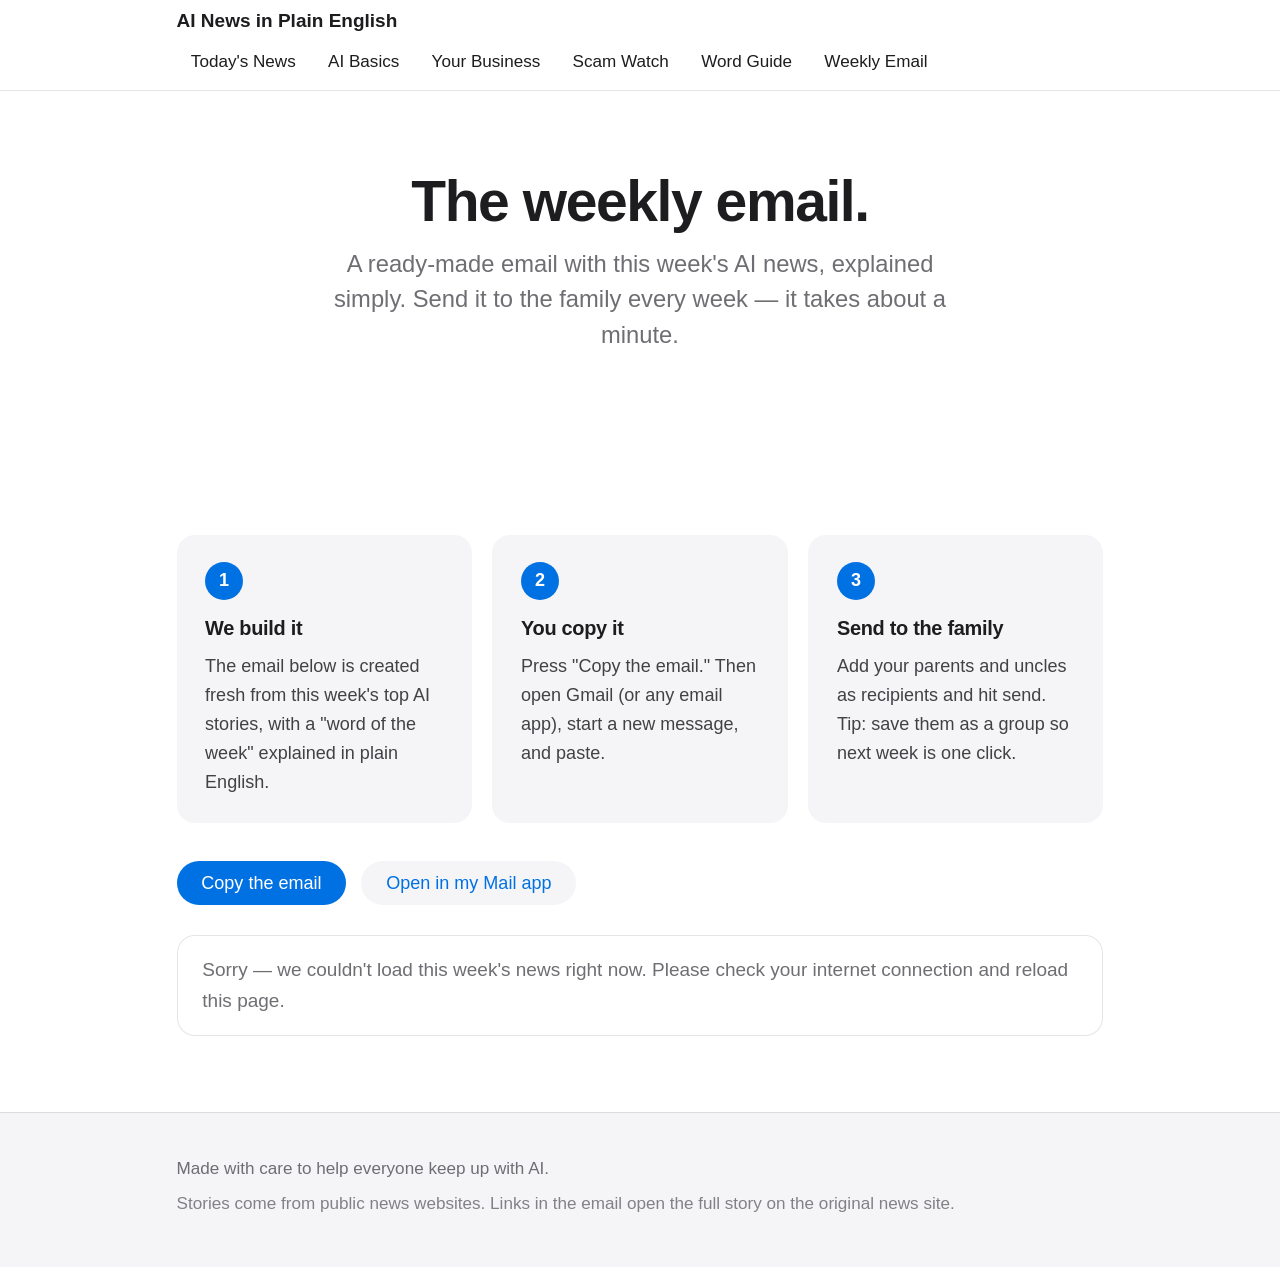
==== digest.html @ d705ced8 "AI News in Plain English — initial site Plain-English AI news site for non-technical readers: live h" ====
<!DOCTYPE html>
<html lang="en">
<head>
  <meta charset="UTF-8">
  <meta name="viewport" content="width=device-width, initial-scale=1.0">
  <title>Weekly Email Digest — AI News in Plain English</title>
  <meta name="description" content="A ready-to-send weekly email with this week's AI news, explained simply.">
  <meta name="theme-color" content="#0071e3">
  <link rel="manifest" href="manifest.json">
  <link rel="apple-touch-icon" href="icon-180.png">
  <link rel="icon" type="image/png" href="icon-192.png">
  <link rel="stylesheet" href="styles.css">
</head>
<body>

  <nav class="site-nav" aria-label="Main sections">
    <div class="container nav-inner">
      <a class="nav-brand" href="index.html">AI News in Plain English</a>
      <div class="nav-links">
        <a href="index.html#news">Today's News</a>
        <a href="index.html#basics">AI Basics</a>
        <a href="index.html#business">Your Business</a>
        <a href="index.html#scams">Scam Watch</a>
        <a href="index.html#glossary">Word Guide</a>
        <a href="digest.html">Weekly Email</a>
      </div>
    </div>
  </nav>

  <header class="hero">
    <div class="container">
      <h1>The weekly email.</h1>
      <p class="hero-sub">A ready-made email with this week's AI news, explained simply. Send it to the family every week — it takes about a minute.</p>
    </div>
  </header>

  <main>
    <section class="section">
      <div class="container">

        <div class="digest-steps">
          <div class="digest-step">
            <span class="step-num">1</span>
            <h3>We build it</h3>
            <p>The email below is created fresh from this week's top AI stories, with a "word of the week" explained in plain English.</p>
          </div>
          <div class="digest-step">
            <span class="step-num">2</span>
            <h3>You copy it</h3>
            <p>Press "Copy the email." Then open Gmail (or any email app), start a new message, and paste.</p>
          </div>
          <div class="digest-step">
            <span class="step-num">3</span>
            <h3>Send to the family</h3>
            <p>Add your parents and uncles as recipients and hit send. Tip: save them as a group so next week is one click.</p>
          </div>
        </div>

        <div class="digest-toolbar">
          <button type="button" id="copy-email-btn" class="btn">Copy the email</button>
          <button type="button" id="mailto-btn" class="btn btn-secondary">Open in my Mail app</button>
          <span id="copy-confirm" class="copy-confirm" hidden>Copied! Now paste it into a new email.</span>
        </div>

        <div id="digest-status" class="news-status">Building this week's email from the latest news…</div>

        <div id="email-preview" class="email-preview" hidden>
          <div class="email-preview-header">
            <div><span style="color:#6e6e73;">Subject:</span> <span class="subject-line" id="email-subject"></span></div>
          </div>
          <div class="email-preview-body" id="email-body"></div>
        </div>

      </div>
    </section>
  </main>

  <footer class="site-footer">
    <div class="container">
      <p>Made with care to help everyone keep up with AI.</p>
      <p class="footer-note">Stories come from public news websites. Links in the email open the full story on the original news site.</p>
    </div>
  </footer>

  <script src="app.js"></script>
  <script src="digest.js"></script>
</body>
</html>
---- styles.css ----
/* ============================================================
   AI News in Plain English — Apple-inspired minimal design
   ============================================================ */

:root {
  --ink: #1d1d1f;
  --ink-2: #6e6e73;
  --bg: #ffffff;
  --bg-soft: #f5f5f7;
  --accent: #0071e3;
  --accent-dark: #0060bf;
  --hairline: rgba(0, 0, 0, 0.1);
  --radius: 18px;
  --shadow: 0 4px 24px rgba(0, 0, 0, 0.06);
}

* { box-sizing: border-box; }

html { font-size: 19px; scroll-behavior: smooth; scroll-padding-top: 80px; }
html[data-size="large"] { font-size: 22px; }
html[data-size="xlarge"] { font-size: 25px; }

body {
  margin: 0;
  font-family: -apple-system, BlinkMacSystemFont, "SF Pro Text", "Helvetica Neue", Helvetica, Arial, sans-serif;
  color: var(--ink);
  background: var(--bg);
  line-height: 1.6;
  -webkit-font-smoothing: antialiased;
}

.container { max-width: 980px; margin: 0 auto; padding: 0 1.4rem; }

a { color: var(--accent); text-decoration: none; }
a:hover { text-decoration: underline; }

h1, h2, h3 { letter-spacing: -0.015em; }

/* ============ Top nav (frosted glass) ============ */
.site-nav {
  position: sticky;
  top: 0;
  z-index: 20;
  background: rgba(255, 255, 255, 0.78);
  -webkit-backdrop-filter: saturate(180%) blur(20px);
  backdrop-filter: saturate(180%) blur(20px);
  border-bottom: 1px solid var(--hairline);
}
.nav-inner {
  display: flex;
  align-items: center;
  justify-content: space-between;
  flex-wrap: wrap;
  gap: 0.2rem 1rem;
  min-height: 56px;
  padding-top: 0.3rem;
  padding-bottom: 0.3rem;
}
.nav-brand {
  font-weight: 700;
  font-size: 1rem;
  color: var(--ink);
}
.nav-brand:hover { text-decoration: none; }
.nav-links { display: flex; flex-wrap: wrap; gap: 0.2rem; }
.nav-links a {
  display: block;
  padding: 0.45rem 0.75rem;
  border-radius: 980px;
  color: var(--ink);
  font-size: 0.9rem;
}
.nav-links a:hover { background: var(--bg-soft); text-decoration: none; }

/* ============ Hero ============ */
.hero {
  text-align: center;
  padding: 4.2rem 0 3.6rem;
}
.hero h1 {
  margin: 0 0 0.7rem;
  font-size: 3rem;
  font-weight: 700;
  letter-spacing: -0.025em;
  line-height: 1.08;
}
.hero .hero-sub {
  margin: 0 auto;
  max-width: 34rem;
  font-size: 1.25rem;
  color: var(--ink-2);
  line-height: 1.5;
}

/* Text size — segmented control */
.text-size-control {
  display: inline-flex;
  align-items: center;
  gap: 0.7rem;
  margin-top: 1.8rem;
}
.text-size-label { color: var(--ink-2); font-size: 0.9rem; }
.size-segment {
  display: inline-flex;
  background: var(--bg-soft);
  border-radius: 980px;
  padding: 3px;
}
.size-btn {
  border: none;
  background: transparent;
  color: var(--ink);
  font-weight: 600;
  cursor: pointer;
  border-radius: 980px;
  min-width: 2.9rem;
  padding: 0.3rem 0.7rem;
  font-size: 0.85rem;
  line-height: 1.4;
  transition: background 0.2s;
}
.size-btn-large { font-size: 1.05rem; }
.size-btn-xlarge { font-size: 1.25rem; }
.size-btn.active {
  background: #fff;
  box-shadow: 0 1px 4px rgba(0, 0, 0, 0.12);
}

/* ============ Sections ============ */
.section { padding: 4rem 0; }
.section-alt { background: var(--bg-soft); }
.section h2 {
  font-size: 2.1rem;
  font-weight: 700;
  margin: 0 0 0.5rem;
}
.section-intro {
  max-width: 44rem;
  margin-top: 0;
  margin-bottom: 0;
  color: var(--ink-2);
  font-size: 1.05rem;
}

.section-heading {
  display: flex;
  flex-wrap: wrap;
  align-items: center;
  justify-content: space-between;
  gap: 0.8rem;
}

/* Pill buttons */
.btn {
  display: inline-block;
  background: var(--accent);
  color: #fff;
  border: none;
  border-radius: 980px;
  padding: 0.6rem 1.3rem;
  font-size: 0.95rem;
  font-weight: 500;
  cursor: pointer;
  transition: background 0.2s;
}
.btn:hover { background: var(--accent-dark); text-decoration: none; }
.btn-secondary {
  background: var(--bg-soft);
  color: var(--accent);
}
.btn-secondary:hover { background: #e8e8ed; }

/* ============ News ============ */
.news-status {
  margin-top: 1.6rem;
  background: #fff;
  border: 1px solid var(--hairline);
  border-radius: var(--radius);
  padding: 1rem 1.3rem;
  color: var(--ink-2);
  font-size: 1rem;
}
.news-status[hidden] { display: none; }

.news-list { display: flex; flex-direction: column; gap: 1rem; margin-top: 1.6rem; }

.news-item {
  background: #fff;
  border-radius: var(--radius);
  padding: 1.5rem 1.7rem;
  box-shadow: var(--shadow);
  transition: transform 0.2s ease, box-shadow 0.2s ease;
}
.news-item:hover {
  transform: translateY(-2px);
  box-shadow: 0 8px 32px rgba(0, 0, 0, 0.09);
}
.news-item h3 { margin: 0 0 0.35rem; font-size: 1.2rem; font-weight: 600; line-height: 1.35; }
.news-item h3 a { color: var(--ink); }
.news-item h3 a:hover { color: var(--accent); text-decoration: none; }
.news-meta {
  font-size: 0.85rem;
  color: var(--ink-2);
  margin: 0 0 0.5rem;
}
.news-summary { margin: 0; color: #424245; font-size: 0.98rem; }
.news-readmore {
  display: inline-block;
  margin-top: 0.7rem;
  font-weight: 500;
  font-size: 0.95rem;
}
.why-matters {
  margin: 0.7rem 0 0;
  background: var(--bg-soft);
  border-radius: 12px;
  padding: 0.75rem 0.95rem;
  font-size: 0.95rem;
  color: #424245;
}
.why-matters strong { color: var(--ink); }

.news-actions {
  display: flex;
  flex-wrap: wrap;
  align-items: center;
  gap: 0.5rem 1.1rem;
  margin-top: 0.7rem;
}
.news-actions .news-readmore { margin-top: 0; }
.listen-btn {
  background: var(--bg-soft);
  border: none;
  border-radius: 980px;
  padding: 0.4rem 0.95rem;
  font-size: 0.9rem;
  font-weight: 500;
  color: var(--ink);
  cursor: pointer;
}
.listen-btn:hover { background: #e8e8ed; }
.listen-btn.speaking { background: var(--accent); color: #fff; }

/* Category filter bar */
.filter-bar {
  display: flex;
  flex-wrap: wrap;
  align-items: center;
  gap: 0.5rem;
  margin-top: 1.4rem;
}
.filter-bar[hidden] { display: none; }
.filter-label { color: var(--ink-2); font-size: 0.9rem; margin-right: 0.2rem; }
.filter-btn {
  background: #fff;
  border: 1px solid var(--hairline);
  border-radius: 980px;
  padding: 0.45rem 1rem;
  font-size: 0.9rem;
  font-weight: 500;
  color: var(--ink);
  cursor: pointer;
  transition: background 0.15s;
}
.filter-btn:hover { background: #e8e8ed; }
.filter-btn.active {
  background: var(--accent);
  border-color: var(--accent);
  color: #fff;
}
.filter-empty {
  margin-top: 1.2rem;
  color: var(--ink-2);
  background: #fff;
  border: 1px solid var(--hairline);
  border-radius: var(--radius);
  padding: 1rem 1.3rem;
}

/* Scam Watch */
.card-scam { border-top: 6px solid #d70015; }
.section-alt .glossary-item { background: #fff; box-shadow: var(--shadow); }

/* Jargon terms inside text */
.jargon-term, .jargon-demo {
  background: none;
  border: none;
  border-bottom: 1.5px dotted var(--accent);
  padding: 0;
  font: inherit;
  color: var(--accent);
  cursor: pointer;
  border-radius: 0;
}
.jargon-term:hover, .jargon-demo:hover { background: rgba(0, 113, 227, 0.08); }

/* ============ Cards (gray feature tiles) ============ */
.card-grid {
  display: grid;
  grid-template-columns: repeat(auto-fit, minmax(300px, 1fr));
  gap: 1.1rem;
  margin-top: 2rem;
}
.card {
  background: var(--bg-soft);
  border-radius: var(--radius);
  padding: 1.7rem 1.6rem;
}
.section-alt .card { background: #fff; box-shadow: var(--shadow); }
.card-icon { font-size: 1.9rem; line-height: 1; margin-bottom: 0.8rem; }
.card h3 { margin: 0 0 0.55rem; font-size: 1.15rem; font-weight: 600; }
.card p { margin: 0 0 0.7rem; color: #424245; font-size: 0.98rem; }
.card p:last-child { margin-bottom: 0; }
.card strong { color: var(--ink); }
.try-it {
  background: #fff;
  border: 1px solid var(--hairline);
  border-radius: 12px;
  padding: 0.75rem 0.95rem;
  font-size: 0.92rem;
}
.section-alt .try-it { background: var(--bg-soft); border: none; }

.callout {
  margin-top: 2rem;
  background: var(--ink);
  color: #f5f5f7;
  border-radius: var(--radius);
  padding: 1.8rem 2rem;
}
.callout h3 { margin: 0 0 0.5rem; font-size: 1.2rem; }
.callout p { margin: 0; color: #d2d2d7; }

/* ============ Glossary ============ */
.glossary-list {
  display: grid;
  grid-template-columns: repeat(auto-fit, minmax(300px, 1fr));
  gap: 1.1rem;
  margin-top: 2rem;
}
.glossary-item {
  background: var(--bg-soft);
  border-radius: var(--radius);
  padding: 1.4rem 1.5rem;
}
.glossary-item h3 { margin: 0 0 0.4rem; font-size: 1.05rem; font-weight: 600; }
.glossary-item p { margin: 0 0 0.5rem; color: #424245; font-size: 0.95rem; }
.glossary-example { font-size: 0.9rem; color: var(--ink-2); margin: 0; }

/* ============ Footer ============ */
.site-footer {
  background: var(--bg-soft);
  border-top: 1px solid var(--hairline);
  padding: 2.2rem 0;
}
.site-footer p { margin: 0 0 0.4rem; color: var(--ink-2); font-size: 0.9rem; }
.footer-note { font-size: 0.82rem; opacity: 0.85; }

/* ============ Jargon popup (sheet style) ============ */
.jargon-popup {
  position: fixed;
  inset: 0;
  background: rgba(0, 0, 0, 0.4);
  -webkit-backdrop-filter: blur(6px);
  backdrop-filter: blur(6px);
  display: flex;
  align-items: center;
  justify-content: center;
  padding: 1rem;
  z-index: 100;
}
.jargon-popup[hidden] { display: none; }
.jargon-popup-box {
  background: #fff;
  border-radius: 22px;
  max-width: 32rem;
  width: 100%;
  padding: 1.9rem 2rem;
  box-shadow: 0 24px 80px rgba(0, 0, 0, 0.25);
}
.jargon-popup-box h3 { margin: 0 0 0.6rem; font-size: 1.45rem; font-weight: 700; }
.jargon-popup-box p { margin: 0 0 0.7rem; color: #424245; }
.jargon-popup-example { color: var(--ink-2); font-size: 0.95rem; }
.jargon-popup-close {
  float: right;
  background: var(--bg-soft);
  border: none;
  border-radius: 980px;
  padding: 0.45rem 1rem;
  font-size: 0.9rem;
  font-weight: 500;
  cursor: pointer;
  color: var(--ink);
}
.jargon-popup-close:hover { background: #e8e8ed; }

/* ============ Digest page ============ */
.digest-steps {
  display: grid;
  grid-template-columns: repeat(auto-fit, minmax(240px, 1fr));
  gap: 1.1rem;
  margin: 2rem 0;
}
.digest-step {
  background: var(--bg-soft);
  border-radius: var(--radius);
  padding: 1.4rem 1.5rem;
}
.digest-step .step-num {
  display: inline-flex;
  align-items: center;
  justify-content: center;
  width: 2rem;
  height: 2rem;
  border-radius: 50%;
  background: var(--accent);
  color: #fff;
  font-weight: 700;
  font-size: 0.95rem;
  margin-bottom: 0.7rem;
}
.digest-step h3 { margin: 0 0 0.4rem; font-size: 1.05rem; }
.digest-step p { margin: 0; color: #424245; font-size: 0.95rem; }

.digest-toolbar {
  display: flex;
  flex-wrap: wrap;
  align-items: center;
  gap: 0.8rem;
  margin: 1.6rem 0;
}
.copy-confirm { color: #1d8a3e; font-weight: 500; font-size: 0.95rem; }

.email-preview {
  background: #fff;
  border: 1px solid var(--hairline);
  border-radius: var(--radius);
  box-shadow: var(--shadow);
  overflow: hidden;
}
.email-preview-header {
  background: var(--bg-soft);
  padding: 1rem 1.6rem;
  border-bottom: 1px solid var(--hairline);
  font-size: 0.95rem;
}
.email-preview-header .subject-line { font-weight: 600; }
.email-preview-body { padding: 2rem 1.9rem; }

/* ============ Small screens ============ */
@media (max-width: 640px) {
  .hero { padding: 3rem 0 2.6rem; }
  .hero h1 { font-size: 2.1rem; }
  .section { padding: 2.8rem 0; }
  .section h2 { font-size: 1.6rem; }
  .news-item { padding: 1.2rem 1.3rem; }
}
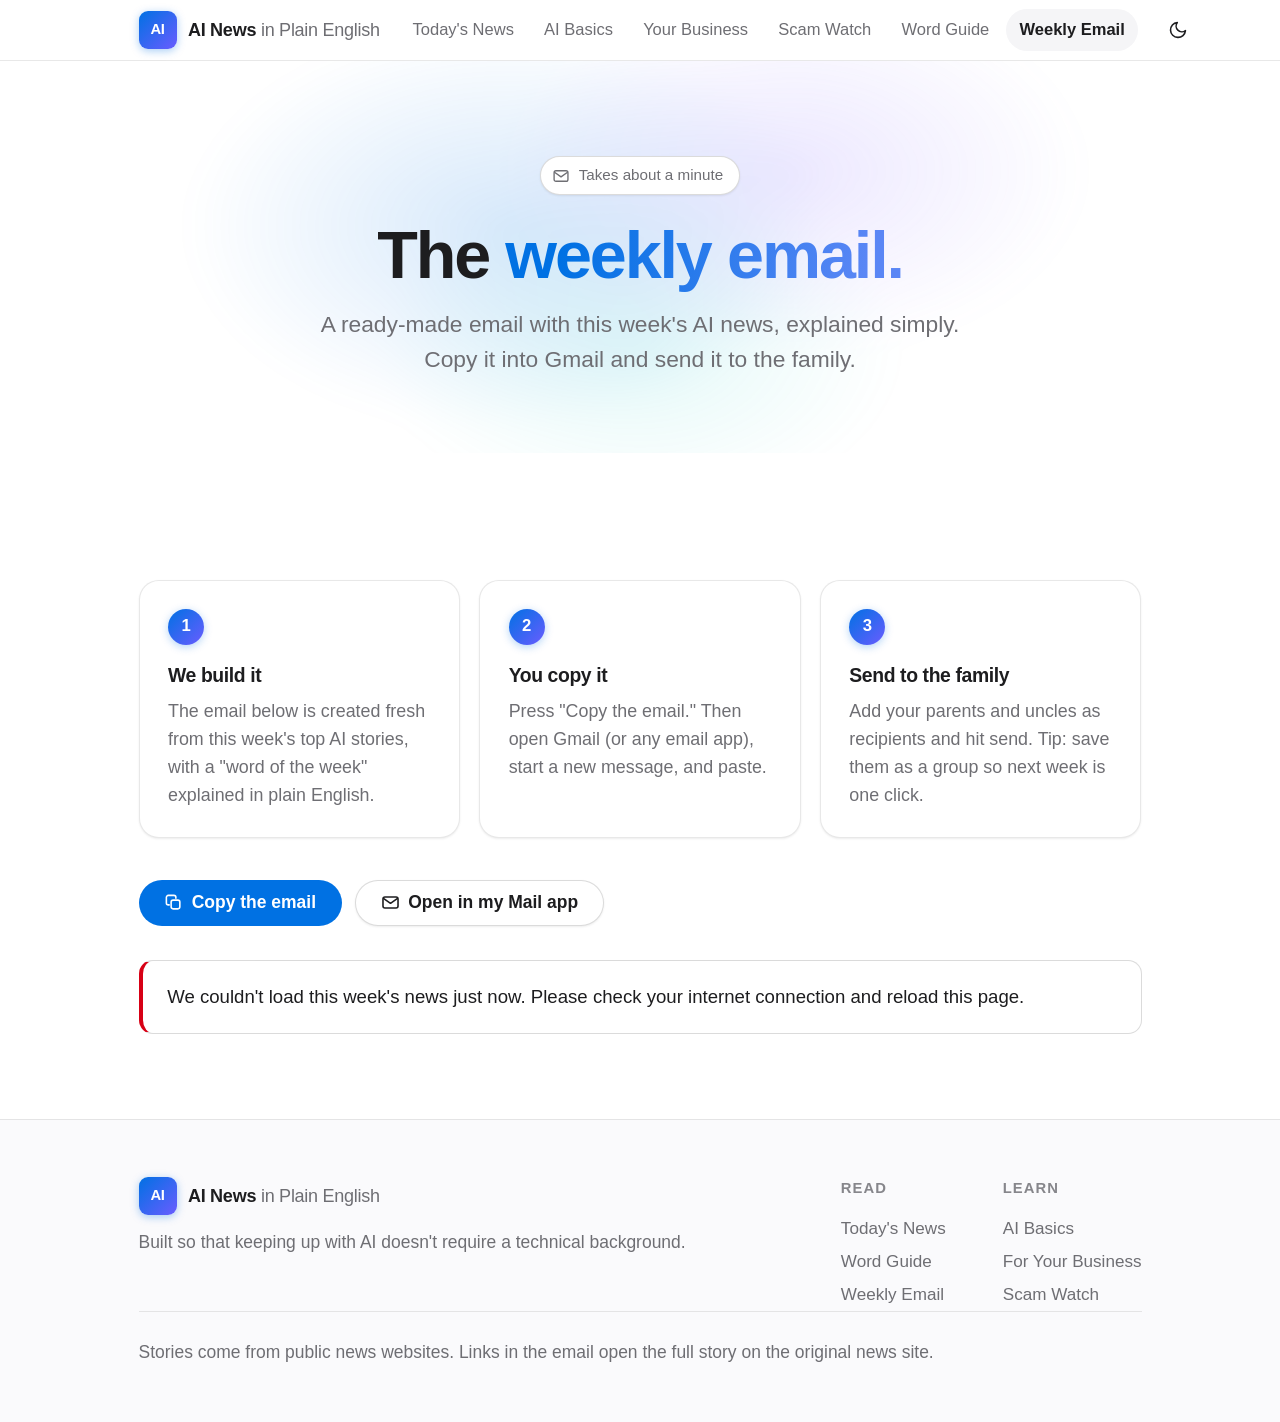
==== commit c64de7d2: "Redesign site around a token-based design system Rebuilds the stylesheet as CSS custom properties wi" ====
--- a/digest.html
+++ b/digest.html
@@ -5,36 +5,67 @@
   <meta name="viewport" content="width=device-width, initial-scale=1.0">
   <title>Weekly Email Digest — AI News in Plain English</title>
   <meta name="description" content="A ready-to-send weekly email with this week's AI news, explained simply.">
-  <meta name="theme-color" content="#0071e3">
+  <meta name="theme-color" content="#ffffff">
   <link rel="manifest" href="manifest.json">
   <link rel="apple-touch-icon" href="icon-180.png">
   <link rel="icon" type="image/png" href="icon-192.png">
   <link rel="stylesheet" href="styles.css">
+  <script>
+    (function () {
+      var t = localStorage.getItem("theme");
+      if (!t) t = matchMedia("(prefers-color-scheme: dark)").matches ? "dark" : "light";
+      document.documentElement.dataset.theme = t;
+      document.documentElement.dataset.size = localStorage.getItem("textSize") || "normal";
+    })();
+  </script>
 </head>
 <body>
 
+  <a class="skip-link" href="#main">Skip to the email</a>
+
   <nav class="site-nav" aria-label="Main sections">
     <div class="container nav-inner">
-      <a class="nav-brand" href="index.html">AI News in Plain English</a>
-      <div class="nav-links">
+      <a class="nav-brand" href="index.html">
+        <span class="brand-mark" aria-hidden="true">AI</span>
+        <span class="brand-text">AI News <em>in Plain English</em></span>
+      </a>
+
+      <div class="nav-links" id="nav-links">
         <a href="index.html#news">Today's News</a>
         <a href="index.html#basics">AI Basics</a>
         <a href="index.html#business">Your Business</a>
         <a href="index.html#scams">Scam Watch</a>
         <a href="index.html#glossary">Word Guide</a>
-        <a href="digest.html">Weekly Email</a>
+        <a href="digest.html" class="active">Weekly Email</a>
       </div>
+
+      <div class="nav-actions">
+        <button type="button" id="theme-toggle" class="icon-btn theme-toggle" aria-label="Switch between light and dark mode">
+          <svg class="icon-moon" viewBox="0 0 24 24" fill="none" stroke="currentColor" aria-hidden="true"><path d="M21 12.8A9 9 0 1 1 11.2 3a7 7 0 0 0 9.8 9.8z" stroke-linecap="round" stroke-linejoin="round"/></svg>
+          <svg class="icon-sun" viewBox="0 0 24 24" fill="none" stroke="currentColor" aria-hidden="true"><circle cx="12" cy="12" r="4.2"/><path d="M12 2.5v2M12 19.5v2M2.5 12h2M19.5 12h2M5.3 5.3l1.4 1.4M17.3 17.3l1.4 1.4M18.7 5.3l-1.4 1.4M6.7 17.3l-1.4 1.4" stroke-linecap="round"/></svg>
+        </button>
+        <button type="button" id="nav-toggle" class="icon-btn nav-toggle" aria-label="Open the menu" aria-expanded="false" aria-controls="nav-links">
+          <svg viewBox="0 0 24 24" fill="none" stroke="currentColor" aria-hidden="true"><path d="M4 7h16M4 12h16M4 17h16" stroke-linecap="round"/></svg>
+        </button>
+      </div>
+
+      <div class="scroll-progress" aria-hidden="true"><span id="scroll-bar"></span></div>
     </div>
   </nav>
 
   <header class="hero">
+    <div class="hero-glow" aria-hidden="true"></div>
     <div class="container">
-      <h1>The weekly email.</h1>
-      <p class="hero-sub">A ready-made email with this week's AI news, explained simply. Send it to the family every week — it takes about a minute.</p>
+      <p class="hero-eyebrow">
+        <svg viewBox="0 0 24 24" fill="none" stroke="currentColor" stroke-linecap="round" stroke-linejoin="round" aria-hidden="true"><rect x="2.8" y="5" width="18.4" height="14" rx="2.5"/><path d="m3.8 7.4 8.2 5.8 8.2-5.8"/></svg>
+        Takes about a minute
+      </p>
+      <h1>The <span class="grad">weekly email.</span></h1>
+      <p class="hero-sub">A ready-made email with this week's AI news, explained simply. Copy it into Gmail and send it to the family.</p>
     </div>
   </header>
 
-  <main>
+  <main id="main">
     <section class="section">
       <div class="container">
 
@@ -57,16 +88,25 @@
         </div>
 
         <div class="digest-toolbar">
-          <button type="button" id="copy-email-btn" class="btn">Copy the email</button>
-          <button type="button" id="mailto-btn" class="btn btn-secondary">Open in my Mail app</button>
-          <span id="copy-confirm" class="copy-confirm" hidden>Copied! Now paste it into a new email.</span>
+          <button type="button" id="copy-email-btn" class="btn">
+            <svg viewBox="0 0 24 24" fill="none" stroke="currentColor" aria-hidden="true"><rect x="9" y="9" width="11" height="11" rx="2.5"/><path d="M15 6.5V5.5A2.5 2.5 0 0 0 12.5 3H5.5A2.5 2.5 0 0 0 3 5.5v7A2.5 2.5 0 0 0 5.5 15h1" stroke-linecap="round"/></svg>
+            Copy the email
+          </button>
+          <button type="button" id="mailto-btn" class="btn btn-secondary">
+            <svg viewBox="0 0 24 24" fill="none" stroke="currentColor" aria-hidden="true"><rect x="2.5" y="5" width="19" height="14" rx="2.5"/><path d="m3.5 7 8.5 6 8.5-6" stroke-linecap="round" stroke-linejoin="round"/></svg>
+            Open in my Mail app
+          </button>
+          <span id="copy-confirm" class="copy-confirm" hidden>
+            <svg viewBox="0 0 24 24" fill="none" stroke="currentColor" stroke-width="2.4" aria-hidden="true" style="width:1rem;height:1rem"><path d="m4 12.5 5 5L20 6.5" stroke-linecap="round" stroke-linejoin="round"/></svg>
+            Copied! Now paste it into a new email.
+          </span>
         </div>
 
-        <div id="digest-status" class="news-status">Building this week's email from the latest news…</div>
+        <div id="digest-status" class="news-status" role="status" aria-live="polite">Building this week's email from the latest news…</div>
 
         <div id="email-preview" class="email-preview" hidden>
           <div class="email-preview-header">
-            <div><span style="color:#6e6e73;">Subject:</span> <span class="subject-line" id="email-subject"></span></div>
+            <div>Subject: <span class="subject-line" id="email-subject"></span></div>
           </div>
           <div class="email-preview-body" id="email-body"></div>
         </div>
@@ -77,10 +117,36 @@
 
   <footer class="site-footer">
     <div class="container">
-      <p>Made with care to help everyone keep up with AI.</p>
+      <div class="footer-grid">
+        <div class="footer-brand">
+          <a class="nav-brand" href="index.html">
+            <span class="brand-mark" aria-hidden="true">AI</span>
+            <span class="brand-text">AI News <em>in Plain English</em></span>
+          </a>
+          <p>Built so that keeping up with AI doesn't require a technical background.</p>
+        </div>
+        <div class="footer-cols">
+          <div class="footer-col">
+            <h4>Read</h4>
+            <a href="index.html#news">Today's News</a>
+            <a href="index.html#glossary">Word Guide</a>
+            <a href="digest.html">Weekly Email</a>
+          </div>
+          <div class="footer-col">
+            <h4>Learn</h4>
+            <a href="index.html#basics">AI Basics</a>
+            <a href="index.html#business">For Your Business</a>
+            <a href="index.html#scams">Scam Watch</a>
+          </div>
+        </div>
+      </div>
       <p class="footer-note">Stories come from public news websites. Links in the email open the full story on the original news site.</p>
     </div>
   </footer>
+
+  <button type="button" id="to-top" class="to-top" aria-label="Back to top">
+    <svg viewBox="0 0 24 24" fill="none" stroke="currentColor" aria-hidden="true"><path d="M12 19V5M6 11l6-6 6 6" stroke-linecap="round" stroke-linejoin="round"/></svg>
+  </button>
 
   <script src="app.js"></script>
   <script src="digest.js"></script>
--- a/styles.css
+++ b/styles.css
@@ -1,285 +1,891 @@
 /* ============================================================
-   AI News in Plain English — Apple-inspired minimal design
-   ============================================================ */
-
+   AI News in Plain English
+   Design system — Apple-inspired, accessible, light + dark
+   ============================================================ */
+
+/* ---------- Tokens ---------- */
 :root {
-  --ink: #1d1d1f;
-  --ink-2: #6e6e73;
-  --bg: #ffffff;
-  --bg-soft: #f5f5f7;
-  --accent: #0071e3;
-  --accent-dark: #0060bf;
-  --hairline: rgba(0, 0, 0, 0.1);
-  --radius: 18px;
-  --shadow: 0 4px 24px rgba(0, 0, 0, 0.06);
-}
-
+  --ink:        #1d1d1f;
+  --ink-2:      #6e6e73;
+  --ink-3:      #86868b;
+  --bg:         #ffffff;
+  --bg-soft:    #f5f5f7;
+  --bg-softer:  #fafafc;
+  --surface:    #ffffff;
+  --surface-2:  #f5f5f7;
+  --accent:     #0071e3;
+  --accent-ink: #0071e3;
+  --accent-dark:#0060bf;
+  --accent-wash:rgba(0, 113, 227, 0.08);
+  --danger:     #d70015;
+  --success:    #1d8a3e;
+  --hairline:   rgba(0, 0, 0, 0.09);
+  --hairline-2: rgba(0, 0, 0, 0.14);
+  --nav-bg:     rgba(255, 255, 255, 0.72);
+  --shadow-sm:  0 1px 2px rgba(0, 0, 0, 0.04), 0 1px 3px rgba(0, 0, 0, 0.04);
+  --shadow:     0 2px 6px rgba(0, 0, 0, 0.04), 0 8px 28px rgba(0, 0, 0, 0.06);
+  --shadow-lg:  0 8px 20px rgba(0, 0, 0, 0.08), 0 24px 60px rgba(0, 0, 0, 0.12);
+  --radius:     20px;
+  --radius-sm:  14px;
+  --radius-pill:980px;
+  --ease:       cubic-bezier(0.25, 0.46, 0.45, 0.94);
+  --shimmer:    rgba(0, 0, 0, 0.045);
+  --shimmer-hi: rgba(0, 0, 0, 0.085);
+}
+
+[data-theme="dark"] {
+  --ink:        #f5f5f7;
+  --ink-2:      #a1a1a6;
+  --ink-3:      #8e8e93;
+  --bg:         #000000;
+  --bg-soft:    #0e0e10;
+  --bg-softer:  #08080a;
+  --surface:    #16161a;
+  --surface-2:  #1f1f24;
+  --accent:     #0a84ff;
+  --accent-ink: #4aa8ff;
+  --accent-dark:#3b9bff;
+  --accent-wash:rgba(10, 132, 255, 0.14);
+  --danger:     #ff453a;
+  --success:    #30d158;
+  --hairline:   rgba(255, 255, 255, 0.10);
+  --hairline-2: rgba(255, 255, 255, 0.18);
+  --nav-bg:     rgba(10, 10, 12, 0.72);
+  --shadow-sm:  0 1px 3px rgba(0, 0, 0, 0.5);
+  --shadow:     0 2px 8px rgba(0, 0, 0, 0.5), 0 12px 32px rgba(0, 0, 0, 0.45);
+  --shadow-lg:  0 12px 32px rgba(0, 0, 0, 0.6), 0 32px 80px rgba(0, 0, 0, 0.6);
+  --shimmer:    rgba(255, 255, 255, 0.05);
+  --shimmer-hi: rgba(255, 255, 255, 0.10);
+}
+
+/* ---------- Base ---------- */
 * { box-sizing: border-box; }
 
-html { font-size: 19px; scroll-behavior: smooth; scroll-padding-top: 80px; }
-html[data-size="large"] { font-size: 22px; }
+/* Several components set an explicit `display`, which would otherwise win
+   over the browser's rule for [hidden]. */
+[hidden] { display: none !important; }
+
+html {
+  font-size: 19px;
+  scroll-behavior: smooth;
+  scroll-padding-top: 92px;
+  -webkit-text-size-adjust: 100%;
+}
+html[data-size="large"]  { font-size: 22px; }
 html[data-size="xlarge"] { font-size: 25px; }
 
 body {
   margin: 0;
-  font-family: -apple-system, BlinkMacSystemFont, "SF Pro Text", "Helvetica Neue", Helvetica, Arial, sans-serif;
+  font-family: -apple-system, BlinkMacSystemFont, "SF Pro Text", "Segoe UI",
+               "Helvetica Neue", Helvetica, Arial, sans-serif;
   color: var(--ink);
   background: var(--bg);
   line-height: 1.6;
   -webkit-font-smoothing: antialiased;
-}
-
-.container { max-width: 980px; margin: 0 auto; padding: 0 1.4rem; }
-
-a { color: var(--accent); text-decoration: none; }
+  -moz-osx-font-smoothing: grayscale;
+  transition: background 0.4s var(--ease), color 0.4s var(--ease);
+  overflow-x: hidden;
+}
+
+.container { max-width: 1060px; margin: 0 auto; padding: 0 1.5rem; }
+.container-narrow { max-width: 760px; margin: 0 auto; padding: 0 1.5rem; }
+
+a { color: var(--accent-ink); text-decoration: none; }
 a:hover { text-decoration: underline; }
 
-h1, h2, h3 { letter-spacing: -0.015em; }
-
-/* ============ Top nav (frosted glass) ============ */
+h1, h2, h3 { letter-spacing: -0.02em; text-wrap: balance; }
+
+:focus-visible {
+  outline: 3px solid var(--accent);
+  outline-offset: 3px;
+  border-radius: 6px;
+}
+
+::selection { background: var(--accent); color: #fff; }
+
+.visually-hidden {
+  position: absolute; width: 1px; height: 1px;
+  overflow: hidden; clip: rect(0 0 0 0); white-space: nowrap;
+}
+
+.skip-link {
+  position: absolute; left: 50%; top: 0;
+  transform: translate(-50%, -140%);
+  background: var(--accent); color: #fff;
+  padding: 0.7rem 1.3rem; border-radius: 0 0 14px 14px;
+  font-weight: 600; font-size: 0.9rem; z-index: 200;
+  transition: transform 0.25s var(--ease);
+}
+.skip-link:focus { transform: translate(-50%, 0); text-decoration: none; }
+
+/* ============================================================
+   Navigation
+   ============================================================ */
 .site-nav {
   position: sticky;
   top: 0;
-  z-index: 20;
-  background: rgba(255, 255, 255, 0.78);
-  -webkit-backdrop-filter: saturate(180%) blur(20px);
-  backdrop-filter: saturate(180%) blur(20px);
+  z-index: 60;
+  background: var(--nav-bg);
+  -webkit-backdrop-filter: saturate(180%) blur(22px);
+  backdrop-filter: saturate(180%) blur(22px);
   border-bottom: 1px solid var(--hairline);
 }
 .nav-inner {
   display: flex;
   align-items: center;
   justify-content: space-between;
-  flex-wrap: wrap;
-  gap: 0.2rem 1rem;
-  min-height: 56px;
-  padding-top: 0.3rem;
-  padding-bottom: 0.3rem;
-}
-.nav-brand {
-  font-weight: 700;
-  font-size: 1rem;
-  color: var(--ink);
-}
+  gap: 1rem;
+  min-height: 60px;
+}
+
+.nav-brand { display: flex; align-items: center; gap: 0.6rem; color: var(--ink); flex-shrink: 0; }
 .nav-brand:hover { text-decoration: none; }
-.nav-links { display: flex; flex-wrap: wrap; gap: 0.2rem; }
+.brand-mark {
+  display: grid; place-items: center;
+  width: 2rem; height: 2rem;
+  border-radius: 9px;
+  background: linear-gradient(135deg, var(--accent), #6a5cff);
+  color: #fff;
+  font-size: 0.78rem; font-weight: 700; letter-spacing: -0.02em;
+  box-shadow: 0 2px 8px rgba(0, 113, 227, 0.35);
+}
+.brand-text { font-weight: 650; font-size: 0.95rem; letter-spacing: -0.015em; line-height: 1.15; }
+.brand-text em { font-style: normal; color: var(--ink-2); font-weight: 400; }
+
+.nav-links { display: flex; align-items: center; gap: 0.15rem; }
 .nav-links a {
   display: block;
-  padding: 0.45rem 0.75rem;
-  border-radius: 980px;
-  color: var(--ink);
-  font-size: 0.9rem;
-}
-.nav-links a:hover { background: var(--bg-soft); text-decoration: none; }
-
-/* ============ Hero ============ */
+  padding: 0.42rem 0.72rem;
+  border-radius: var(--radius-pill);
+  color: var(--ink-2);
+  font-size: 0.87rem;
+  font-weight: 500;
+  white-space: nowrap;
+  transition: background 0.2s var(--ease), color 0.2s var(--ease);
+}
+.nav-links a:hover { background: var(--surface-2); color: var(--ink); text-decoration: none; }
+.nav-links a.active { color: var(--ink); background: var(--surface-2); font-weight: 600; }
+
+.nav-actions { display: flex; align-items: center; gap: 0.3rem; flex-shrink: 0; }
+
+.icon-btn {
+  display: grid; place-items: center;
+  width: 2.2rem; height: 2.2rem;
+  border: none; border-radius: 50%;
+  background: transparent; color: var(--ink);
+  cursor: pointer;
+  transition: background 0.2s var(--ease), transform 0.2s var(--ease);
+}
+.icon-btn:hover { background: var(--surface-2); }
+.icon-btn:active { transform: scale(0.92); }
+.icon-btn svg { width: 1.05rem; height: 1.05rem; stroke-width: 1.9; }
+
+.theme-toggle .icon-sun  { display: none; }
+[data-theme="dark"] .theme-toggle .icon-sun  { display: block; }
+[data-theme="dark"] .theme-toggle .icon-moon { display: none; }
+
+.nav-toggle { display: none; }
+
+/* Reading progress line along the bottom of the nav */
+.scroll-progress {
+  position: absolute; left: 0; bottom: -1px; height: 2px;
+  width: 100%; pointer-events: none;
+}
+.scroll-progress span {
+  display: block; height: 100%; width: 0%;
+  background: linear-gradient(90deg, var(--accent), #6a5cff);
+  transition: width 0.1s linear;
+}
+
+/* Mobile drawer */
+@media (max-width: 900px) {
+  .nav-toggle { display: grid; }
+  .nav-links {
+    position: fixed;
+    inset: 60px 0 auto 0;
+    flex-direction: column;
+    align-items: stretch;
+    gap: 0.1rem;
+    background: var(--bg);
+    border-bottom: 1px solid var(--hairline);
+    padding: 0.8rem 1.2rem 1.4rem;
+    box-shadow: var(--shadow-lg);
+    transform: translateY(-110%);
+    opacity: 0;
+    visibility: hidden;
+    transition: transform 0.32s var(--ease), opacity 0.25s var(--ease), visibility 0.32s;
+  }
+  .nav-links.open { transform: translateY(0); opacity: 1; visibility: visible; }
+  .nav-links a { padding: 0.75rem 0.9rem; font-size: 1rem; border-radius: var(--radius-sm); }
+  .brand-text em { display: none; }
+}
+
+/* ============================================================
+   Hero
+   ============================================================ */
 .hero {
+  position: relative;
   text-align: center;
-  padding: 4.2rem 0 3.6rem;
-}
+  padding: 5rem 0 4rem;
+  overflow: hidden;
+}
+.hero-glow {
+  position: absolute;
+  top: -42%; left: 50%;
+  transform: translateX(-50%);
+  width: min(1100px, 150%);
+  aspect-ratio: 1.6;
+  pointer-events: none;
+  background:
+    radial-gradient(42% 42% at 38% 48%, rgba(0, 113, 227, 0.16), transparent 70%),
+    radial-gradient(38% 38% at 64% 40%, rgba(122, 92, 255, 0.14), transparent 70%),
+    radial-gradient(34% 34% at 50% 66%, rgba(0, 199, 190, 0.10), transparent 70%);
+  filter: blur(14px);
+}
+[data-theme="dark"] .hero-glow {
+  background:
+    radial-gradient(42% 42% at 38% 48%, rgba(10, 132, 255, 0.26), transparent 70%),
+    radial-gradient(38% 38% at 64% 40%, rgba(122, 92, 255, 0.22), transparent 70%),
+    radial-gradient(34% 34% at 50% 66%, rgba(0, 199, 190, 0.14), transparent 70%);
+}
+.hero > .container { position: relative; }
+
+.hero-eyebrow {
+  display: inline-flex; align-items: center; gap: 0.45rem;
+  margin: 0 0 1.3rem;
+  padding: 0.34rem 0.85rem 0.34rem 0.6rem;
+  border: 1px solid var(--hairline-2);
+  border-radius: var(--radius-pill);
+  background: var(--surface);
+  color: var(--ink-2);
+  font-size: 0.8rem; font-weight: 500;
+  box-shadow: var(--shadow-sm);
+}
+.hero-eyebrow svg { width: 0.95rem; height: 0.95rem; stroke-width: 1.8; }
+.live-dot {
+  position: relative;
+  width: 0.46rem; height: 0.46rem; border-radius: 50%;
+  background: var(--success); flex-shrink: 0;
+}
+.live-dot::after {
+  content: ""; position: absolute; inset: 0; border-radius: 50%;
+  background: var(--success); animation: ping 2s var(--ease) infinite;
+}
+@keyframes ping {
+  0%   { transform: scale(1);   opacity: 0.7; }
+  70%  { transform: scale(3);   opacity: 0; }
+  100% { transform: scale(3);   opacity: 0; }
+}
+
 .hero h1 {
-  margin: 0 0 0.7rem;
-  font-size: 3rem;
+  margin: 0 0 0.9rem;
+  font-size: clamp(2.3rem, 6.4vw, 3.5rem);
   font-weight: 700;
-  letter-spacing: -0.025em;
-  line-height: 1.08;
-}
-.hero .hero-sub {
+  letter-spacing: -0.032em;
+  line-height: 1.06;
+}
+.hero h1 .grad {
+  background: linear-gradient(100deg, var(--accent) 15%, #5a86f5 90%);
+  -webkit-background-clip: text; background-clip: text;
+  -webkit-text-fill-color: transparent; color: transparent;
+}
+.hero-sub {
   margin: 0 auto;
-  max-width: 34rem;
-  font-size: 1.25rem;
+  max-width: 36rem;
+  font-size: clamp(1.02rem, 2.3vw, 1.2rem);
   color: var(--ink-2);
-  line-height: 1.5;
-}
-
-/* Text size — segmented control */
+  line-height: 1.52;
+}
+.hero-cta {
+  display: flex; flex-wrap: wrap; justify-content: center;
+  gap: 0.7rem; margin-top: 2rem;
+}
+
+/* Trust strip */
+.hero-stats {
+  display: flex; flex-wrap: wrap; justify-content: center;
+  gap: 0.6rem 2.4rem;
+  margin-top: 2.6rem;
+  padding-top: 2rem;
+  border-top: 1px solid var(--hairline);
+}
+.hero-stat { text-align: center; }
+.hero-stat b {
+  display: block; font-size: 1.3rem; font-weight: 650;
+  letter-spacing: -0.02em; line-height: 1.2;
+}
+.hero-stat span { font-size: 0.8rem; color: var(--ink-3); }
+
+/* Text size segmented control */
 .text-size-control {
-  display: inline-flex;
-  align-items: center;
-  gap: 0.7rem;
+  display: inline-flex; align-items: center; gap: 0.65rem;
   margin-top: 1.8rem;
 }
-.text-size-label { color: var(--ink-2); font-size: 0.9rem; }
+.text-size-label { color: var(--ink-3); font-size: 0.84rem; }
 .size-segment {
   display: inline-flex;
+  background: var(--surface-2);
+  border-radius: var(--radius-pill);
+  padding: 3px;
+}
+.size-btn {
+  border: none; background: transparent; color: var(--ink);
+  font-weight: 600; cursor: pointer;
+  border-radius: var(--radius-pill);
+  min-width: 2.8rem; padding: 0.28rem 0.7rem;
+  font-size: 0.82rem; line-height: 1.4;
+  font-family: inherit;
+  transition: background 0.22s var(--ease), box-shadow 0.22s var(--ease);
+}
+.size-btn-large  { font-size: 1rem; }
+.size-btn-xlarge { font-size: 1.2rem; }
+.size-btn.active {
+  background: var(--surface);
+  box-shadow: var(--shadow-sm);
+}
+[data-theme="dark"] .size-btn.active { background: #3a3a3f; }
+
+/* ============================================================
+   Sections
+   ============================================================ */
+.section { padding: 4.5rem 0; }
+.section-alt {
   background: var(--bg-soft);
-  border-radius: 980px;
-  padding: 3px;
-}
-.size-btn {
-  border: none;
-  background: transparent;
+  border-top: 1px solid var(--hairline);
+  border-bottom: 1px solid var(--hairline);
+}
+.section-eyebrow {
+  margin: 0 0 0.5rem;
+  font-size: 0.76rem; font-weight: 650;
+  letter-spacing: 0.085em; text-transform: uppercase;
+  color: var(--accent-ink);
+}
+.section h2 {
+  font-size: clamp(1.7rem, 4.2vw, 2.2rem);
+  font-weight: 700;
+  margin: 0 0 0.6rem;
+  letter-spacing: -0.026em;
+  line-height: 1.14;
+}
+.section-intro {
+  max-width: 46rem;
+  margin: 0;
+  color: var(--ink-2);
+  font-size: 1.02rem;
+}
+.section-heading {
+  display: flex; flex-wrap: wrap;
+  align-items: flex-end; justify-content: space-between;
+  gap: 1rem 1.6rem;
+}
+.section-heading > div { flex: 1 1 22rem; }
+
+/* ---------- Buttons ---------- */
+.btn {
+  display: inline-flex; align-items: center; gap: 0.45rem;
+  background: var(--accent); color: #fff;
+  border: 1px solid transparent;
+  border-radius: var(--radius-pill);
+  padding: 0.62rem 1.3rem;
+  font-size: 0.92rem; font-weight: 550;
+  font-family: inherit;
+  cursor: pointer; white-space: nowrap;
+  transition: background 0.2s var(--ease), transform 0.18s var(--ease),
+              box-shadow 0.2s var(--ease), opacity 0.2s var(--ease);
+}
+.btn:hover { background: var(--accent-dark); text-decoration: none; transform: translateY(-1px); }
+.btn:active { transform: translateY(0) scale(0.98); }
+.btn svg { width: 1rem; height: 1rem; stroke-width: 2; }
+.btn[disabled] { opacity: 0.55; pointer-events: none; }
+.btn.is-busy svg { animation: spin 0.9s linear infinite; }
+@keyframes spin { to { transform: rotate(360deg); } }
+
+.btn-secondary {
+  background: var(--surface);
   color: var(--ink);
-  font-weight: 600;
-  cursor: pointer;
-  border-radius: 980px;
-  min-width: 2.9rem;
-  padding: 0.3rem 0.7rem;
-  font-size: 0.85rem;
-  line-height: 1.4;
-  transition: background 0.2s;
-}
-.size-btn-large { font-size: 1.05rem; }
-.size-btn-xlarge { font-size: 1.25rem; }
-.size-btn.active {
-  background: #fff;
-  box-shadow: 0 1px 4px rgba(0, 0, 0, 0.12);
-}
-
-/* ============ Sections ============ */
-.section { padding: 4rem 0; }
-.section-alt { background: var(--bg-soft); }
-.section h2 {
-  font-size: 2.1rem;
-  font-weight: 700;
-  margin: 0 0 0.5rem;
-}
-.section-intro {
-  max-width: 44rem;
-  margin-top: 0;
-  margin-bottom: 0;
+  border-color: var(--hairline-2);
+  box-shadow: var(--shadow-sm);
+}
+.btn-secondary:hover { background: var(--surface-2); border-color: var(--hairline-2); }
+
+.btn-ghost { background: transparent; color: var(--accent-ink); }
+.btn-ghost:hover { background: var(--accent-wash); }
+
+/* ============================================================
+   News toolbar — search + filters
+   ============================================================ */
+.news-toolbar {
+  display: flex; flex-wrap: wrap; align-items: center;
+  gap: 0.7rem 1rem;
+  margin-top: 1.8rem;
+}
+
+.search-wrap {
+  position: relative;
+  flex: 1 1 17rem; max-width: 24rem;
+  display: flex; align-items: center;
+}
+.search-wrap > svg {
+  position: absolute; left: 0.85rem;
+  width: 1rem; height: 1rem;
+  color: var(--ink-3); stroke-width: 2;
+  pointer-events: none;
+}
+.search-wrap input {
+  width: 100%;
+  background: var(--surface);
+  border: 1px solid var(--hairline-2);
+  border-radius: var(--radius-pill);
+  padding: 0.6rem 2.3rem 0.6rem 2.4rem;
+  font-size: 0.92rem; font-family: inherit;
+  color: var(--ink);
+  box-shadow: var(--shadow-sm);
+  transition: border-color 0.2s var(--ease), box-shadow 0.2s var(--ease);
+}
+.search-wrap input::placeholder { color: var(--ink-3); }
+/* We draw our own clear button, so hide the browser's built-in one */
+.search-wrap input::-webkit-search-cancel-button,
+.search-wrap input::-webkit-search-decoration { -webkit-appearance: none; appearance: none; }
+.search-wrap input:focus {
+  outline: none;
+  border-color: var(--accent);
+  box-shadow: 0 0 0 4px var(--accent-wash);
+}
+.search-clear {
+  position: absolute; right: 0.4rem;
+  display: grid; place-items: center;
+  width: 1.7rem; height: 1.7rem;
+  border: none; border-radius: 50%;
+  background: var(--surface-2); color: var(--ink-2);
+  font-size: 1rem; line-height: 1; cursor: pointer;
+  font-family: inherit;
+}
+.search-clear[hidden] { display: none; }
+.search-clear:hover { background: var(--hairline-2); color: var(--ink); }
+
+.filter-bar { display: flex; flex-wrap: wrap; align-items: center; gap: 0.4rem; }
+.filter-bar[hidden] { display: none; }
+.filter-btn {
+  display: inline-flex; align-items: center; gap: 0.35rem;
+  background: var(--surface);
+  border: 1px solid var(--hairline-2);
+  border-radius: var(--radius-pill);
+  padding: 0.42rem 0.92rem;
+  font-size: 0.85rem; font-weight: 520;
+  font-family: inherit;
   color: var(--ink-2);
-  font-size: 1.05rem;
-}
-
-.section-heading {
-  display: flex;
-  flex-wrap: wrap;
-  align-items: center;
-  justify-content: space-between;
-  gap: 0.8rem;
-}
-
-/* Pill buttons */
-.btn {
-  display: inline-block;
-  background: var(--accent);
-  color: #fff;
-  border: none;
-  border-radius: 980px;
-  padding: 0.6rem 1.3rem;
-  font-size: 0.95rem;
-  font-weight: 500;
-  cursor: pointer;
-  transition: background 0.2s;
-}
-.btn:hover { background: var(--accent-dark); text-decoration: none; }
-.btn-secondary {
-  background: var(--bg-soft);
-  color: var(--accent);
-}
-.btn-secondary:hover { background: #e8e8ed; }
-
-/* ============ News ============ */
+  cursor: pointer; white-space: nowrap;
+  transition: all 0.18s var(--ease);
+}
+.filter-btn:hover { color: var(--ink); border-color: var(--ink-3); }
+.filter-btn svg { width: 0.95rem; height: 0.95rem; stroke-width: 1.8; }
+.filter-btn.active {
+  background: var(--ink); border-color: var(--ink);
+  color: var(--bg); font-weight: 580;
+}
+.filter-btn .count {
+  font-size: 0.74rem; font-variant-numeric: tabular-nums;
+  opacity: 0.65;
+}
+
+/* ============================================================
+   News list
+   ============================================================ */
 .news-status {
   margin-top: 1.6rem;
-  background: #fff;
+  color: var(--ink-2);
+  font-size: 0.98rem;
+}
+.news-status[hidden] { display: none; }
+.news-status.is-error {
+  background: var(--surface);
+  border: 1px solid var(--hairline-2);
+  border-left: 4px solid var(--danger);
+  border-radius: var(--radius-sm);
+  padding: 1.1rem 1.3rem;
+  color: var(--ink);
+}
+
+.news-list {
+  display: grid;
+  grid-template-columns: repeat(auto-fill, minmax(min(100%, 25rem), 1fr));
+  gap: 1.1rem;
+  margin-top: 1.6rem;
+  align-items: start;
+}
+
+.news-item {
+  position: relative;
+  display: flex; flex-direction: column;
+  background: var(--surface);
   border: 1px solid var(--hairline);
   border-radius: var(--radius);
-  padding: 1rem 1.3rem;
+  padding: 1.5rem 1.6rem 1.3rem;
+  box-shadow: var(--shadow-sm);
+  transition: transform 0.3s var(--ease), box-shadow 0.3s var(--ease),
+              border-color 0.3s var(--ease);
+}
+.news-item:hover {
+  transform: translateY(-3px);
+  box-shadow: var(--shadow);
+  border-color: var(--hairline-2);
+}
+.news-item.is-featured { grid-column: 1 / -1; }
+.news-item.is-featured h3 { font-size: clamp(1.3rem, 3.2vw, 1.65rem); }
+.news-item.is-featured .news-summary { font-size: 1.04rem; }
+
+/* Card header: source + time + category */
+.news-top {
+  display: flex; flex-wrap: wrap; align-items: center;
+  gap: 0.4rem 0.55rem;
+  margin-bottom: 0.75rem;
+  font-size: 0.8rem;
+  color: var(--ink-3);
+}
+.source-chip {
+  display: inline-flex; align-items: center; gap: 0.4rem;
+  font-weight: 560; color: var(--ink-2);
+}
+.source-avatar {
+  display: grid; place-items: center;
+  width: 1.35rem; height: 1.35rem;
+  border-radius: 6px;
+  background: var(--surface-2);
+  border: 1px solid var(--hairline);
+  font-size: 0.6rem; font-weight: 700;
+  letter-spacing: -0.02em;
   color: var(--ink-2);
-  font-size: 1rem;
-}
-.news-status[hidden] { display: none; }
-
-.news-list { display: flex; flex-direction: column; gap: 1rem; margin-top: 1.6rem; }
-
-.news-item {
-  background: #fff;
+  flex-shrink: 0;
+}
+.news-sep { opacity: 0.5; }
+.cat-badge {
+  margin-left: auto;
+  padding: 0.16rem 0.6rem;
+  border-radius: var(--radius-pill);
+  font-size: 0.72rem; font-weight: 600;
+  white-space: nowrap;
+}
+.cat-business { background: rgba(0, 113, 227, 0.12);  color: #0062c9; }
+.cat-gadgets  { background: rgba(122, 92, 255, 0.12); color: #5b43d6; }
+.cat-safety   { background: rgba(215, 0, 21, 0.10);   color: #c00013; }
+.cat-other    { background: var(--surface-2);         color: var(--ink-2); }
+[data-theme="dark"] .cat-business { background: rgba(10, 132, 255, 0.18);  color: #6cb6ff; }
+[data-theme="dark"] .cat-gadgets  { background: rgba(140, 115, 255, 0.18); color: #b3a0ff; }
+[data-theme="dark"] .cat-safety   { background: rgba(255, 69, 58, 0.16);   color: #ff8a80; }
+
+.news-item h3 {
+  margin: 0 0 0.5rem;
+  font-size: 1.18rem; font-weight: 620;
+  line-height: 1.32; letter-spacing: -0.017em;
+}
+.news-item h3 a { color: var(--ink); }
+.news-item h3 a:hover { color: var(--accent-ink); text-decoration: none; }
+
+.news-summary {
+  margin: 0;
+  color: var(--ink-2);
+  font-size: 0.97rem;
+  line-height: 1.58;
+}
+
+.why-matters {
+  margin: 0.9rem 0 0;
+  background: var(--accent-wash);
+  border-radius: var(--radius-sm);
+  padding: 0.8rem 1rem;
+  font-size: 0.93rem;
+  line-height: 1.55;
+  color: var(--ink);
+}
+.why-label {
+  display: flex; align-items: center; gap: 0.35rem;
+  margin-bottom: 0.25rem;
+  font-size: 0.72rem; font-weight: 700;
+  letter-spacing: 0.055em; text-transform: uppercase;
+  color: var(--accent-ink);
+}
+.why-label svg { width: 0.8rem; height: 0.8rem; stroke-width: 2.2; }
+.why-matters p { margin: 0; color: var(--ink-2); }
+
+.news-actions {
+  display: flex; flex-wrap: wrap; align-items: center;
+  gap: 0.45rem;
+  margin-top: auto;
+  padding-top: 1.1rem;
+}
+.news-readmore {
+  display: inline-flex; align-items: center; gap: 0.3rem;
+  margin-right: auto;
+  font-weight: 550; font-size: 0.9rem;
+}
+.news-readmore svg { width: 0.85rem; height: 0.85rem; stroke-width: 2.4; transition: transform 0.2s var(--ease); }
+.news-readmore:hover { text-decoration: none; }
+.news-readmore:hover svg { transform: translateX(3px); }
+
+.chip-btn {
+  display: inline-flex; align-items: center; gap: 0.35rem;
+  background: transparent;
+  border: 1px solid var(--hairline-2);
+  border-radius: var(--radius-pill);
+  padding: 0.33rem 0.78rem;
+  font-size: 0.82rem; font-weight: 520;
+  font-family: inherit;
+  color: var(--ink-2);
+  cursor: pointer;
+  transition: all 0.18s var(--ease);
+}
+.chip-btn:hover { background: var(--surface-2); color: var(--ink); }
+.chip-btn svg { width: 0.9rem; height: 0.9rem; stroke-width: 2; }
+
+.listen-btn.speaking {
+  background: var(--accent); border-color: var(--accent); color: #fff;
+}
+.listen-btn.speaking svg { animation: pulse 1.2s var(--ease) infinite; }
+@keyframes pulse { 50% { opacity: 0.45; } }
+
+.save-btn.saved {
+  background: rgba(255, 196, 0, 0.14);
+  border-color: rgba(255, 196, 0, 0.5);
+  color: #9a6b00;
+}
+[data-theme="dark"] .save-btn.saved { color: #ffd60a; }
+.save-btn.saved svg { fill: currentColor; }
+
+.filter-empty {
+  grid-column: 1 / -1;
+  margin-top: 0.4rem;
+  text-align: center;
+  color: var(--ink-2);
+  background: var(--surface);
+  border: 1px dashed var(--hairline-2);
   border-radius: var(--radius);
-  padding: 1.5rem 1.7rem;
-  box-shadow: var(--shadow);
-  transition: transform 0.2s ease, box-shadow 0.2s ease;
-}
-.news-item:hover {
-  transform: translateY(-2px);
-  box-shadow: 0 8px 32px rgba(0, 0, 0, 0.09);
-}
-.news-item h3 { margin: 0 0 0.35rem; font-size: 1.2rem; font-weight: 600; line-height: 1.35; }
-.news-item h3 a { color: var(--ink); }
-.news-item h3 a:hover { color: var(--accent); text-decoration: none; }
-.news-meta {
-  font-size: 0.85rem;
-  color: var(--ink-2);
-  margin: 0 0 0.5rem;
-}
-.news-summary { margin: 0; color: #424245; font-size: 0.98rem; }
-.news-readmore {
-  display: inline-block;
-  margin-top: 0.7rem;
-  font-weight: 500;
-  font-size: 0.95rem;
-}
-.why-matters {
-  margin: 0.7rem 0 0;
-  background: var(--bg-soft);
-  border-radius: 12px;
-  padding: 0.75rem 0.95rem;
-  font-size: 0.95rem;
-  color: #424245;
-}
-.why-matters strong { color: var(--ink); }
-
-.news-actions {
-  display: flex;
-  flex-wrap: wrap;
-  align-items: center;
-  gap: 0.5rem 1.1rem;
-  margin-top: 0.7rem;
-}
-.news-actions .news-readmore { margin-top: 0; }
-.listen-btn {
-  background: var(--bg-soft);
-  border: none;
-  border-radius: 980px;
-  padding: 0.4rem 0.95rem;
-  font-size: 0.9rem;
-  font-weight: 500;
-  color: var(--ink);
-  cursor: pointer;
-}
-.listen-btn:hover { background: #e8e8ed; }
-.listen-btn.speaking { background: var(--accent); color: #fff; }
-
-/* Category filter bar */
-.filter-bar {
-  display: flex;
-  flex-wrap: wrap;
-  align-items: center;
-  gap: 0.5rem;
-  margin-top: 1.4rem;
-}
-.filter-bar[hidden] { display: none; }
-.filter-label { color: var(--ink-2); font-size: 0.9rem; margin-right: 0.2rem; }
-.filter-btn {
-  background: #fff;
-  border: 1px solid var(--hairline);
-  border-radius: 980px;
-  padding: 0.45rem 1rem;
-  font-size: 0.9rem;
-  font-weight: 500;
-  color: var(--ink);
-  cursor: pointer;
-  transition: background 0.15s;
-}
-.filter-btn:hover { background: #e8e8ed; }
-.filter-btn.active {
-  background: var(--accent);
-  border-color: var(--accent);
-  color: #fff;
-}
-.filter-empty {
-  margin-top: 1.2rem;
-  color: var(--ink-2);
-  background: #fff;
+  padding: 2.4rem 1.4rem;
+}
+.filter-empty[hidden] { display: none; }
+.filter-empty strong { display: block; color: var(--ink); font-size: 1.05rem; margin-bottom: 0.3rem; }
+
+/* ---------- Skeleton loading ---------- */
+.skeleton-list {
+  display: grid;
+  grid-template-columns: repeat(auto-fill, minmax(min(100%, 25rem), 1fr));
+  gap: 1.1rem;
+  margin-top: 1.6rem;
+}
+.skeleton-card {
+  background: var(--surface);
   border: 1px solid var(--hairline);
   border-radius: var(--radius);
-  padding: 1rem 1.3rem;
-}
-
-/* Scam Watch */
-.card-scam { border-top: 6px solid #d70015; }
-.section-alt .glossary-item { background: #fff; box-shadow: var(--shadow); }
+  padding: 1.5rem 1.6rem;
+  box-shadow: var(--shadow-sm);
+}
+.sk {
+  display: block;
+  height: 0.72rem;
+  border-radius: 6px;
+  background: linear-gradient(90deg, var(--shimmer) 25%, var(--shimmer-hi) 37%, var(--shimmer) 63%);
+  background-size: 400% 100%;
+  animation: shimmer 1.5s ease-in-out infinite;
+  margin-bottom: 0.55rem;
+}
+.sk-chip  { width: 7rem; height: 1.35rem; border-radius: var(--radius-pill); margin-bottom: 1rem; }
+.sk-title { height: 1.05rem; width: 100%; }
+.sk-title-2{ height: 1.05rem; width: 72%; margin-bottom: 1rem; }
+.sk-line  { width: 100%; }
+.sk-line-2{ width: 88%; }
+.sk-line-3{ width: 60%; margin-bottom: 1.3rem; }
+.sk-box   { height: 3.2rem; border-radius: var(--radius-sm); margin-bottom: 0; }
+@keyframes shimmer {
+  0%   { background-position: 100% 0; }
+  100% { background-position: 0 0; }
+}
+
+/* ============================================================
+   Cards (features, basics, business, scams)
+   ============================================================ */
+.card-grid {
+  display: grid;
+  grid-template-columns: repeat(auto-fit, minmax(min(100%, 19rem), 1fr));
+  gap: 1.1rem;
+  margin-top: 2.2rem;
+}
+.card {
+  position: relative;
+  background: var(--surface);
+  border: 1px solid var(--hairline);
+  border-radius: var(--radius);
+  padding: 1.75rem 1.65rem;
+  box-shadow: var(--shadow-sm);
+  transition: transform 0.3s var(--ease), box-shadow 0.3s var(--ease), border-color 0.3s var(--ease);
+}
+.card:hover {
+  transform: translateY(-3px);
+  box-shadow: var(--shadow);
+  border-color: var(--hairline-2);
+}
+.card-icon {
+  display: grid; place-items: center;
+  width: 2.9rem; height: 2.9rem;
+  margin-bottom: 1rem;
+  border-radius: 14px;
+  background: var(--accent-wash);
+  color: var(--accent-ink);
+}
+.card-icon svg { width: 1.5rem; height: 1.5rem; stroke-width: 1.7; }
+.card h3 { margin: 0 0 0.55rem; font-size: 1.12rem; font-weight: 620; letter-spacing: -0.018em; }
+.card p { margin: 0 0 0.75rem; color: var(--ink-2); font-size: 0.97rem; line-height: 1.58; }
+.card p:last-child { margin-bottom: 0; }
+.card strong { color: var(--ink); font-weight: 600; }
+
+.try-it {
+  background: var(--bg-soft);
+  border: 1px solid var(--hairline);
+  border-radius: var(--radius-sm);
+  padding: 0.8rem 1rem;
+  font-size: 0.91rem;
+}
+.section-alt .try-it { background: var(--bg); }
+
+/* Scam cards get a warning accent */
+.card-scam { border-top: 3px solid var(--danger); }
+.card-scam .card-icon { background: rgba(215, 0, 21, 0.09); color: var(--danger); }
+[data-theme="dark"] .card-scam .card-icon { background: rgba(255, 69, 58, 0.14); color: #ff6961; }
+
+.callout {
+  position: relative;
+  margin-top: 2.2rem;
+  background: var(--ink);
+  color: var(--bg);
+  border-radius: var(--radius);
+  padding: 2rem 2.1rem;
+  overflow: hidden;
+}
+.callout::before {
+  content: ""; position: absolute; inset: 0;
+  background: radial-gradient(60% 120% at 92% 10%, rgba(0, 113, 227, 0.35), transparent 60%);
+  pointer-events: none;
+}
+.callout > * { position: relative; }
+.callout h3 { margin: 0 0 0.55rem; font-size: 1.18rem; font-weight: 620; }
+.callout p { margin: 0; opacity: 0.78; font-size: 0.98rem; line-height: 1.62; }
+
+/* ============================================================
+   Glossary
+   ============================================================ */
+.glossary-toolbar { margin-top: 1.8rem; }
+.glossary-list {
+  display: grid;
+  grid-template-columns: repeat(auto-fit, minmax(min(100%, 19rem), 1fr));
+  gap: 1rem;
+  margin-top: 1.5rem;
+}
+.glossary-item {
+  background: var(--surface);
+  border: 1px solid var(--hairline);
+  border-radius: var(--radius);
+  padding: 1.35rem 1.45rem;
+  box-shadow: var(--shadow-sm);
+  transition: transform 0.25s var(--ease), box-shadow 0.25s var(--ease);
+}
+.glossary-item:hover { transform: translateY(-2px); box-shadow: var(--shadow); }
+.glossary-item h3 { margin: 0 0 0.4rem; font-size: 1.02rem; font-weight: 620; }
+.glossary-item p { margin: 0 0 0.5rem; color: var(--ink-2); font-size: 0.94rem; line-height: 1.55; }
+.glossary-example {
+  margin: 0;
+  padding-top: 0.5rem;
+  border-top: 1px solid var(--hairline);
+  font-size: 0.88rem; color: var(--ink-3);
+}
+
+/* ============================================================
+   Footer
+   ============================================================ */
+.site-footer {
+  background: var(--bg-softer);
+  border-top: 1px solid var(--hairline);
+  padding: 3rem 0 2.4rem;
+}
+.footer-grid {
+  display: flex; flex-wrap: wrap;
+  justify-content: space-between; gap: 1.6rem 2rem;
+}
+.footer-brand { flex: 1 1 18rem; }
+.footer-brand .nav-brand { margin-bottom: 0.7rem; }
+.footer-cols { display: flex; flex-wrap: wrap; gap: 1.6rem 3rem; }
+.footer-col h4 {
+  margin: 0 0 0.6rem;
+  font-size: 0.78rem; font-weight: 650;
+  letter-spacing: 0.07em; text-transform: uppercase;
+  color: var(--ink-3);
+}
+.footer-col a { display: block; color: var(--ink-2); font-size: 0.9rem; padding: 0.15rem 0; }
+.footer-col a:hover { color: var(--accent-ink); }
+.site-footer p { margin: 0 0 0.5rem; color: var(--ink-2); font-size: 0.92rem; }
+.footer-note {
+  margin-top: 2.2rem; padding-top: 1.4rem;
+  border-top: 1px solid var(--hairline);
+  font-size: 0.82rem; color: var(--ink-3);
+}
+
+/* ============================================================
+   Jargon modal
+   ============================================================ */
+.jargon-popup {
+  position: fixed; inset: 0; z-index: 120;
+  display: grid; place-items: center;
+  padding: 1.2rem;
+  background: rgba(0, 0, 0, 0.45);
+  -webkit-backdrop-filter: blur(8px);
+  backdrop-filter: blur(8px);
+  animation: fadeIn 0.22s var(--ease);
+}
+.jargon-popup[hidden] { display: none; }
+@keyframes fadeIn { from { opacity: 0; } }
+
+.jargon-popup-box {
+  position: relative;
+  background: var(--surface);
+  border: 1px solid var(--hairline);
+  border-radius: 24px;
+  max-width: 33rem; width: 100%;
+  max-height: 85vh; overflow-y: auto;
+  padding: 2rem 2.1rem 1.9rem;
+  box-shadow: var(--shadow-lg);
+  animation: popIn 0.3s var(--ease);
+}
+@keyframes popIn {
+  from { opacity: 0; transform: translateY(14px) scale(0.97); }
+}
+.jargon-popup-label {
+  display: block; margin-bottom: 0.4rem;
+  font-size: 0.72rem; font-weight: 650;
+  letter-spacing: 0.08em; text-transform: uppercase;
+  color: var(--accent-ink);
+}
+.jargon-popup-box h3 {
+  margin: 0 0 0.7rem;
+  font-size: 1.5rem; font-weight: 700; letter-spacing: -0.024em;
+  padding-right: 3rem;
+}
+.jargon-popup-box p { margin: 0 0 0.8rem; color: var(--ink-2); line-height: 1.6; }
+.jargon-popup-example {
+  margin: 0 !important;
+  background: var(--bg-soft);
+  border-radius: var(--radius-sm);
+  padding: 0.85rem 1rem;
+  font-size: 0.93rem; color: var(--ink-3) !important;
+}
+.jargon-popup-example:empty { display: none; }
+.jargon-popup-close {
+  position: absolute; top: 1.1rem; right: 1.1rem;
+  display: grid; place-items: center;
+  width: 2.1rem; height: 2.1rem;
+  background: var(--surface-2); color: var(--ink-2);
+  border: none; border-radius: 50%;
+  font-size: 1.15rem; line-height: 1; cursor: pointer;
+  font-family: inherit;
+  transition: background 0.2s var(--ease), color 0.2s var(--ease);
+}
+.jargon-popup-close:hover { background: var(--hairline-2); color: var(--ink); }
 
 /* Jargon terms inside text */
 .jargon-term, .jargon-demo {
@@ -288,170 +894,145 @@
   border-bottom: 1.5px dotted var(--accent);
   padding: 0;
   font: inherit;
-  color: var(--accent);
+  color: var(--accent-ink);
+  cursor: help;
+  border-radius: 3px;
+  transition: background 0.18s var(--ease);
+}
+.jargon-term:hover, .jargon-demo:hover { background: var(--accent-wash); }
+
+/* In headlines the dotted underline is hint enough — colouring every term
+   as well turns the whole headline blue. */
+.news-item h3 .jargon-term { color: inherit; border-bottom-color: var(--ink-3); }
+.news-item h3 a:hover .jargon-term { color: inherit; }
+
+/* ============================================================
+   Back to top
+   ============================================================ */
+.to-top {
+  position: fixed; right: 1.4rem; bottom: 1.4rem;
+  z-index: 50;
+  display: grid; place-items: center;
+  width: 2.8rem; height: 2.8rem;
+  border: 1px solid var(--hairline-2);
+  border-radius: 50%;
+  background: var(--nav-bg);
+  -webkit-backdrop-filter: blur(18px); backdrop-filter: blur(18px);
+  color: var(--ink);
   cursor: pointer;
-  border-radius: 0;
-}
-.jargon-term:hover, .jargon-demo:hover { background: rgba(0, 113, 227, 0.08); }
-
-/* ============ Cards (gray feature tiles) ============ */
-.card-grid {
-  display: grid;
-  grid-template-columns: repeat(auto-fit, minmax(300px, 1fr));
-  gap: 1.1rem;
-  margin-top: 2rem;
-}
-.card {
-  background: var(--bg-soft);
-  border-radius: var(--radius);
-  padding: 1.7rem 1.6rem;
-}
-.section-alt .card { background: #fff; box-shadow: var(--shadow); }
-.card-icon { font-size: 1.9rem; line-height: 1; margin-bottom: 0.8rem; }
-.card h3 { margin: 0 0 0.55rem; font-size: 1.15rem; font-weight: 600; }
-.card p { margin: 0 0 0.7rem; color: #424245; font-size: 0.98rem; }
-.card p:last-child { margin-bottom: 0; }
-.card strong { color: var(--ink); }
-.try-it {
-  background: #fff;
-  border: 1px solid var(--hairline);
-  border-radius: 12px;
-  padding: 0.75rem 0.95rem;
-  font-size: 0.92rem;
-}
-.section-alt .try-it { background: var(--bg-soft); border: none; }
-
-.callout {
-  margin-top: 2rem;
-  background: var(--ink);
-  color: #f5f5f7;
-  border-radius: var(--radius);
-  padding: 1.8rem 2rem;
-}
-.callout h3 { margin: 0 0 0.5rem; font-size: 1.2rem; }
-.callout p { margin: 0; color: #d2d2d7; }
-
-/* ============ Glossary ============ */
-.glossary-list {
-  display: grid;
-  grid-template-columns: repeat(auto-fit, minmax(300px, 1fr));
-  gap: 1.1rem;
-  margin-top: 2rem;
-}
-.glossary-item {
-  background: var(--bg-soft);
-  border-radius: var(--radius);
-  padding: 1.4rem 1.5rem;
-}
-.glossary-item h3 { margin: 0 0 0.4rem; font-size: 1.05rem; font-weight: 600; }
-.glossary-item p { margin: 0 0 0.5rem; color: #424245; font-size: 0.95rem; }
-.glossary-example { font-size: 0.9rem; color: var(--ink-2); margin: 0; }
-
-/* ============ Footer ============ */
-.site-footer {
-  background: var(--bg-soft);
-  border-top: 1px solid var(--hairline);
-  padding: 2.2rem 0;
-}
-.site-footer p { margin: 0 0 0.4rem; color: var(--ink-2); font-size: 0.9rem; }
-.footer-note { font-size: 0.82rem; opacity: 0.85; }
-
-/* ============ Jargon popup (sheet style) ============ */
-.jargon-popup {
-  position: fixed;
-  inset: 0;
-  background: rgba(0, 0, 0, 0.4);
-  -webkit-backdrop-filter: blur(6px);
-  backdrop-filter: blur(6px);
-  display: flex;
-  align-items: center;
-  justify-content: center;
-  padding: 1rem;
-  z-index: 100;
-}
-.jargon-popup[hidden] { display: none; }
-.jargon-popup-box {
-  background: #fff;
-  border-radius: 22px;
-  max-width: 32rem;
-  width: 100%;
-  padding: 1.9rem 2rem;
-  box-shadow: 0 24px 80px rgba(0, 0, 0, 0.25);
-}
-.jargon-popup-box h3 { margin: 0 0 0.6rem; font-size: 1.45rem; font-weight: 700; }
-.jargon-popup-box p { margin: 0 0 0.7rem; color: #424245; }
-.jargon-popup-example { color: var(--ink-2); font-size: 0.95rem; }
-.jargon-popup-close {
-  float: right;
-  background: var(--bg-soft);
-  border: none;
-  border-radius: 980px;
-  padding: 0.45rem 1rem;
-  font-size: 0.9rem;
-  font-weight: 500;
-  cursor: pointer;
-  color: var(--ink);
-}
-.jargon-popup-close:hover { background: #e8e8ed; }
-
-/* ============ Digest page ============ */
+  box-shadow: var(--shadow);
+  opacity: 0; visibility: hidden; transform: translateY(12px);
+  transition: opacity 0.3s var(--ease), transform 0.3s var(--ease), visibility 0.3s;
+}
+.to-top.show { opacity: 1; visibility: visible; transform: translateY(0); }
+.to-top:hover { background: var(--surface); }
+.to-top svg { width: 1.05rem; height: 1.05rem; stroke-width: 2.2; }
+
+/* ============================================================
+   Digest page
+   ============================================================ */
 .digest-steps {
   display: grid;
-  grid-template-columns: repeat(auto-fit, minmax(240px, 1fr));
-  gap: 1.1rem;
-  margin: 2rem 0;
+  grid-template-columns: repeat(auto-fit, minmax(min(100%, 15rem), 1fr));
+  gap: 1rem;
+  margin: 2.2rem 0;
 }
 .digest-step {
-  background: var(--bg-soft);
+  background: var(--surface);
+  border: 1px solid var(--hairline);
   border-radius: var(--radius);
-  padding: 1.4rem 1.5rem;
-}
-.digest-step .step-num {
-  display: inline-flex;
-  align-items: center;
-  justify-content: center;
-  width: 2rem;
-  height: 2rem;
+  padding: 1.45rem 1.5rem;
+  box-shadow: var(--shadow-sm);
+}
+.step-num {
+  display: inline-flex; align-items: center; justify-content: center;
+  width: 1.9rem; height: 1.9rem;
   border-radius: 50%;
-  background: var(--accent);
-  color: #fff;
-  font-weight: 700;
-  font-size: 0.95rem;
-  margin-bottom: 0.7rem;
-}
-.digest-step h3 { margin: 0 0 0.4rem; font-size: 1.05rem; }
-.digest-step p { margin: 0; color: #424245; font-size: 0.95rem; }
+  background: linear-gradient(135deg, var(--accent), #6a5cff);
+  color: #fff; font-weight: 700; font-size: 0.88rem;
+  margin-bottom: 0.8rem;
+  box-shadow: 0 2px 8px rgba(0, 113, 227, 0.3);
+}
+.digest-step h3 { margin: 0 0 0.4rem; font-size: 1.02rem; font-weight: 620; }
+.digest-step p { margin: 0; color: var(--ink-2); font-size: 0.94rem; line-height: 1.55; }
 
 .digest-toolbar {
-  display: flex;
-  flex-wrap: wrap;
-  align-items: center;
-  gap: 0.8rem;
-  margin: 1.6rem 0;
-}
-.copy-confirm { color: #1d8a3e; font-weight: 500; font-size: 0.95rem; }
+  display: flex; flex-wrap: wrap; align-items: center;
+  gap: 0.7rem; margin: 1.8rem 0;
+}
+.copy-confirm {
+  display: inline-flex; align-items: center; gap: 0.4rem;
+  color: var(--success); font-weight: 550; font-size: 0.92rem;
+  animation: fadeIn 0.3s var(--ease);
+}
+.copy-confirm[hidden] { display: none; }
 
 .email-preview {
-  background: #fff;
+  background: var(--surface);
   border: 1px solid var(--hairline);
   border-radius: var(--radius);
   box-shadow: var(--shadow);
   overflow: hidden;
 }
+.email-preview[hidden] { display: none; }
 .email-preview-header {
   background: var(--bg-soft);
-  padding: 1rem 1.6rem;
+  padding: 1rem 1.7rem;
   border-bottom: 1px solid var(--hairline);
-  font-size: 0.95rem;
-}
-.email-preview-header .subject-line { font-weight: 600; }
-.email-preview-body { padding: 2rem 1.9rem; }
-
-/* ============ Small screens ============ */
+  font-size: 0.93rem;
+  color: var(--ink-2);
+}
+.email-preview-header .subject-line { font-weight: 620; color: var(--ink); }
+.email-preview-body { padding: 2.1rem 1.9rem; background: #fff; }
+.email-preview-body, .email-preview-body * { color: #1d1d1f; }
+.email-preview-body a { color: #0071e3 !important; }
+
+/* ============================================================
+   Scroll reveal
+   ============================================================ */
+@media (prefers-reduced-motion: no-preference) {
+  .reveal {
+    opacity: 0;
+    transform: translateY(20px);
+    transition: opacity 0.7s var(--ease), transform 0.7s var(--ease);
+  }
+  .reveal.in { opacity: 1; transform: none; }
+}
+
+@media (prefers-reduced-motion: reduce) {
+  *, *::before, *::after {
+    animation-duration: 0.01ms !important;
+    animation-iteration-count: 1 !important;
+    transition-duration: 0.01ms !important;
+    scroll-behavior: auto !important;
+  }
+}
+
+/* ============================================================
+   Small screens
+   ============================================================ */
 @media (max-width: 640px) {
-  .hero { padding: 3rem 0 2.6rem; }
-  .hero h1 { font-size: 2.1rem; }
-  .section { padding: 2.8rem 0; }
-  .section h2 { font-size: 1.6rem; }
-  .news-item { padding: 1.2rem 1.3rem; }
-}
+  html { scroll-padding-top: 76px; }
+  .hero { padding: 3.4rem 0 2.8rem; }
+  .hero-stats { gap: 1rem 1.6rem; margin-top: 2rem; padding-top: 1.6rem; }
+  .hero-stat b { font-size: 1.1rem; }
+  .section { padding: 3.2rem 0; }
+  .news-item { padding: 1.3rem 1.3rem 1.1rem; }
+  .card { padding: 1.5rem 1.4rem; }
+  .callout { padding: 1.6rem 1.5rem; }
+  .jargon-popup-box { padding: 1.7rem 1.5rem 1.5rem; }
+  .email-preview-body { padding: 1.4rem 1.2rem; }
+  .cat-badge { margin-left: 0; }
+  .to-top { right: 1rem; bottom: 1rem; }
+}
+
+/* ============================================================
+   Print
+   ============================================================ */
+@media print {
+  .site-nav, .to-top, .hero-glow, .text-size-control,
+  .news-toolbar, .news-actions, #refresh-btn, .jargon-popup { display: none !important; }
+  body { background: #fff; color: #000; }
+  .news-item, .card, .glossary-item { break-inside: avoid; box-shadow: none; border: 1px solid #ccc; }
+  a { text-decoration: underline; color: #000; }
+}
